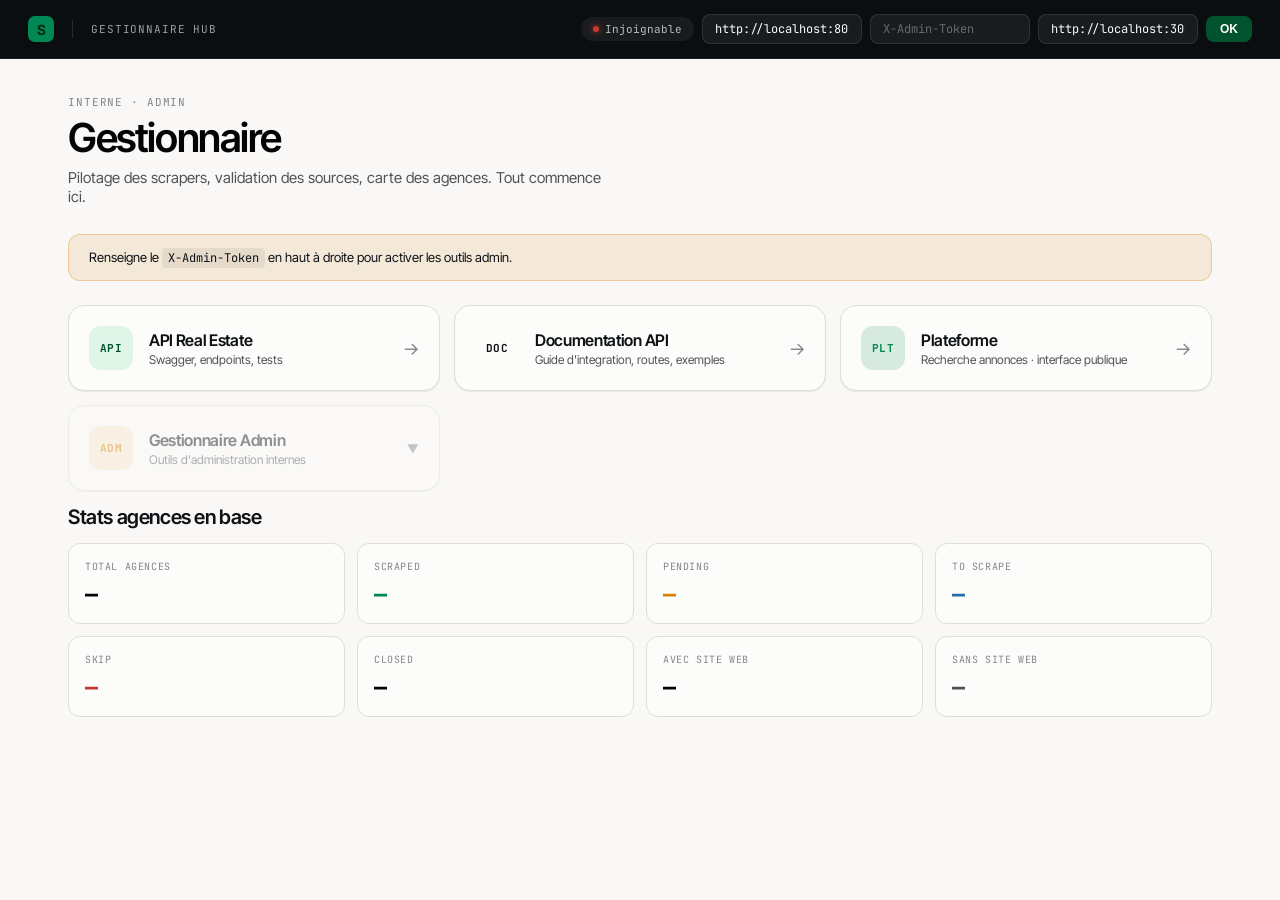
==== index.html @ ff1513b3 "first commit" ====
<!DOCTYPE html>
<html lang="fr">
<head>
  <meta charset="UTF-8">
  <meta name="viewport" content="width=device-width, initial-scale=1.0">
  <title>Gestionnaire — Hub</title>
  <link rel="stylesheet" href="assets/design-tokens.css">
  <link rel="stylesheet" href="assets/hub.css">
</head>
<body>

<header class="hub-topbar">
  <div class="hub-topbar-left">
    <span class="hub-logo">S</span>
    <div class="hub-topbar-sep"></div>
    <span class="hub-topbar-label">Gestionnaire Hub</span>
  </div>
  <div class="hub-topbar-right">
    <div class="hub-health" id="healthPill">
      <span class="hub-health-dot" id="healthDot"></span>
      <span id="healthText">…</span>
    </div>
    <input type="text" id="apiUrl" class="hub-input" placeholder="API URL" autocomplete="off">
    <input type="password" id="adminToken" class="hub-input" placeholder="X-Admin-Token" autocomplete="off">
    <input type="text" id="outilUrl" class="hub-input" placeholder="URL Outil" autocomplete="off">
    <button id="saveConfig" class="hub-save-btn" type="button">OK</button>
  </div>
</header>

<main class="hub-main">
  <!-- Header -->
  <div class="hub-hero">
    <div class="hub-overline">Interne · Admin</div>
    <h1 class="hub-title">Gestionnaire</h1>
    <p class="hub-subtitle">Pilotage des scrapers, validation des sources, carte des agences. Tout commence ici.</p>
  </div>

  <!-- Token warning -->
  <div class="hub-warning" id="tokenWarning" hidden>
    Renseigne le <code>X-Admin-Token</code> en haut à droite pour activer les outils admin.
  </div>

  <!-- Navigation tiles -->
  <section class="hub-tiles">
    <a class="hub-tile" id="tileApi" href="#" target="_blank" rel="noopener">
      <div class="hub-tile-icon" style="background:var(--accent-100);color:var(--accent-700)">API</div>
      <div class="hub-tile-body">
        <div class="hub-tile-title">API Real Estate</div>
        <div class="hub-tile-desc">Swagger, endpoints, tests</div>
      </div>
      <span class="hub-tile-arrow">&rarr;</span>
    </a>
    <a class="hub-tile" href="docs/index.html" target="_blank" rel="noopener">
      <div class="hub-tile-icon" style="background:color-mix(in oklch, var(--accent) 12%, transparent);color:var(--accent)">DOC</div>
      <div class="hub-tile-body">
        <div class="hub-tile-title">Documentation API</div>
        <div class="hub-tile-desc">Guide d'integration, routes, exemples</div>
      </div>
      <span class="hub-tile-arrow">&rarr;</span>
    </a>
    <a class="hub-tile" id="tileOutil" href="http://localhost:3005" target="_blank" rel="noopener">
      <div class="hub-tile-icon" style="background:color-mix(in oklch, var(--success) 15%, transparent);color:var(--success)">PLT</div>
      <div class="hub-tile-body">
        <div class="hub-tile-title">Plateforme</div>
        <div class="hub-tile-desc">Recherche annonces · interface publique</div>
      </div>
      <span class="hub-tile-arrow">&rarr;</span>
    </a>
    <div class="hub-tile" id="tileAdmin">
      <div class="hub-tile-icon" style="background:color-mix(in oklch, var(--warning) 18%, transparent);color:var(--warning)">ADM</div>
      <div class="hub-tile-body">
        <div class="hub-tile-title">Gestionnaire Admin</div>
        <div class="hub-tile-desc">Outils d'administration internes</div>
      </div>
      <span class="hub-tile-expand" id="adminExpand">&#9660;</span>
    </div>
  </section>

  <!-- Admin tools sub-menu -->
  <section class="hub-tools" id="adminTools">
    <a class="hub-tool-card" href="admin/agencies-table.html">
      <span class="hub-tool-badge hub-tool-badge-ok">Disponible</span>
      <div class="hub-tool-title">Tableau agences par CP</div>
      <div class="hub-tool-desc">Vue groupée par code postal, filtres, export CSV</div>
    </a>
    <a class="hub-tool-card" href="admin/sources-validation.html">
      <span class="hub-tool-badge hub-tool-badge-ok">Disponible</span>
      <div class="hub-tool-title">Validation sources scraping</div>
      <div class="hub-tool-desc">Valider / rejeter les configs URL avant SCRAP INIT</div>
    </a>
    <a class="hub-tool-card" href="admin/placeholders.html">
      <span class="hub-tool-badge hub-tool-badge-ok">Disponible</span>
      <div class="hub-tool-title">Registre placeholders URL</div>
      <div class="hub-tool-desc">Mappings département → slug, formules, résolution</div>
    </a>
    <a class="hub-tool-card" href="admin/scraping-timers.html">
      <span class="hub-tool-badge hub-tool-badge-ok">Disponible</span>
      <div class="hub-tool-title">Timers de scraping</div>
      <div class="hub-tool-desc">Intervalle personnalisé par source, contrôle scheduler</div>
    </a>
    <a class="hub-tool-card" href="admin/monitoring.html">
      <span class="hub-tool-badge hub-tool-badge-ok">Disponible</span>
      <div class="hub-tool-title">Monitoring & Logs</div>
      <div class="hub-tool-desc">Santé scrapers, jobs en cours, logs pipeline</div>
    </a>
    <div class="hub-tool-card hub-tool-disabled">
      <span class="hub-tool-badge hub-tool-badge-v2">V2</span>
      <div class="hub-tool-title">Carte agences</div>
      <div class="hub-tool-desc">Vue cartographique Leaflet avec clustering GPS</div>
    </div>
    <div class="hub-tool-card hub-tool-disabled">
      <span class="hub-tool-badge hub-tool-badge-v2">V2</span>
      <div class="hub-tool-title">Explorateur annonces</div>
      <div class="hub-tool-desc">Recherche canonical_ads, doublons cross-sources</div>
    </div>
  </section>

  <!-- Stats -->
  <section class="hub-stats-section" id="statsSection">
    <div class="hub-stats-header">
      <h2 class="hub-stats-title">Stats agences en base</h2>
      <span class="hub-stats-time" id="statsUpdated"></span>
    </div>
    <div class="hub-stats-grid" id="statsGrid">
      <div class="hub-stat-card">
        <div class="hub-stat-label">Total agences</div>
        <div class="hub-stat-value" id="statTotal">–</div>
      </div>
      <div class="hub-stat-card">
        <div class="hub-stat-label">Scraped</div>
        <div class="hub-stat-value" style="color:var(--success)" id="statScraped">–</div>
      </div>
      <div class="hub-stat-card">
        <div class="hub-stat-label">Pending</div>
        <div class="hub-stat-value" style="color:var(--warning)" id="statPending">–</div>
      </div>
      <div class="hub-stat-card">
        <div class="hub-stat-label">To scrape</div>
        <div class="hub-stat-value" style="color:var(--info)" id="statToScrape">–</div>
      </div>
      <div class="hub-stat-card">
        <div class="hub-stat-label">Skip</div>
        <div class="hub-stat-value" style="color:var(--danger)" id="statSkip">–</div>
      </div>
      <div class="hub-stat-card">
        <div class="hub-stat-label">Closed</div>
        <div class="hub-stat-value" id="statClosed">–</div>
      </div>
      <div class="hub-stat-card">
        <div class="hub-stat-label">Avec site web</div>
        <div class="hub-stat-value" id="statWebsite">–</div>
      </div>
      <div class="hub-stat-card">
        <div class="hub-stat-label">Sans site web</div>
        <div class="hub-stat-value" style="color:var(--ink-3)" id="statNoWebsite">–</div>
      </div>
    </div>
    <div id="statsSources"></div>
    <div id="statsCities"></div>
  </section>
</main>

<script src="assets/common.js"></script>
<script src="assets/hub.js"></script>
</body>
</html>
---- assets/design-tokens.css ----
/* Stonks Design System — Tokens for Gestionnaire Hub
   Adapted from the Stonks design handoff (colors_and_type.css).
   Used alongside style.css for progressive adoption. */

@import url('https://fonts.googleapis.com/css2?family=Inter+Tight:wght@400;500;600;700&family=JetBrains+Mono:wght@400;500;600;700&display=swap');

:root {
  /* Neutrals */
  --ink-0:   oklch(10.5% 0.008 250);
  --ink-1:   oklch(18%   0.010 250);
  --ink-2:   oklch(28%   0.010 250);
  --ink-3:   oklch(44%   0.008 250);
  --ink-4:   oklch(62%   0.006 250);
  --ink-5:   oklch(78%   0.004 250);

  --paper-0: oklch(99%   0.002 100);
  --paper-1: oklch(98%   0.003 100);
  --paper-2: oklch(96%   0.004 100);
  --paper-3: oklch(93%   0.005 100);

  --line-1:  oklch(90%   0.005 100);
  --line-2:  oklch(82%   0.008 100);

  /* Accent — Stonks viridian */
  --accent-900: oklch(24% 0.070 160);
  --accent-700: oklch(38% 0.110 160);
  --accent-500: oklch(55% 0.140 160);
  --accent-300: oklch(82% 0.080 160);
  --accent-100: oklch(95% 0.030 160);

  /* Tier colors */
  --tier-1: oklch(52% 0.180  28);
  --tier-2: oklch(70% 0.150  65);
  --tier-3: oklch(55% 0.130 160);
  --tier-4: oklch(48% 0.110 270);

  /* Semantic */
  --success: oklch(55% 0.140 155);
  --warning: oklch(68% 0.160  70);
  --danger:  oklch(55% 0.180  28);
  --info:    oklch(52% 0.120 250);

  --obsidian: oklch(16% 0.010 250);

  /* Typography */
  --font-sans:    "Inter Tight", -apple-system, BlinkMacSystemFont, sans-serif;
  --font-display: "Inter Tight", -apple-system, BlinkMacSystemFont, sans-serif;
  --font-mono:    "JetBrains Mono", "SF Mono", ui-monospace, Menlo, monospace;

  /* Shadows */
  --shadow-xs: 0 1px 0 rgba(16,20,30,0.04), 0 1px 2px rgba(16,20,30,0.04);
  --shadow-sm: 0 1px 0 rgba(16,20,30,0.04), 0 2px 6px -1px rgba(16,20,30,0.06);
  --shadow-md: 0 1px 0 rgba(16,20,30,0.04), 0 6px 16px -4px rgba(16,20,30,0.08), 0 2px 4px -2px rgba(16,20,30,0.06);
  --shadow-lg: 0 2px 0 rgba(16,20,30,0.04), 0 24px 48px -12px rgba(16,20,30,0.14), 0 8px 16px -8px rgba(16,20,30,0.08);

  /* Motion */
  --ease-out: cubic-bezier(0.22, 1, 0.36, 1);
}
---- assets/hub.css ----
/* Hub — Stonks Design System */

* { box-sizing: border-box; margin: 0; }

body {
  font-family: var(--font-sans);
  font-size: 15px;
  color: var(--ink-1);
  background: var(--paper-1);
  min-height: 100vh;
  -webkit-font-smoothing: antialiased;
}

/* ── Topbar ── */
.hub-topbar {
  background: var(--obsidian);
  border-bottom: 1px solid rgba(255,255,255,0.08);
  padding: 14px 28px;
  display: flex;
  align-items: center;
  justify-content: space-between;
  color: var(--paper-0);
  gap: 14px;
  flex-wrap: wrap;
}
.hub-topbar-left { display: flex; align-items: center; gap: 18px; }
.hub-topbar-sep { height: 18px; width: 1px; background: rgba(255,255,255,0.12); }
.hub-logo {
  width: 26px; height: 26px; border-radius: 7px;
  background: var(--accent-500); color: var(--accent-900);
  display: flex; align-items: center; justify-content: center;
  font-family: var(--font-display); font-weight: 700; font-size: 14px;
}
.hub-topbar-label {
  font-family: var(--font-mono); font-size: 11px;
  color: rgba(255,255,255,0.6); text-transform: uppercase; letter-spacing: 0.08em;
}
.hub-topbar-right { display: flex; align-items: center; gap: 8px; flex-wrap: wrap; }
.hub-health {
  display: flex; align-items: center; gap: 6px;
  padding: 5px 12px; background: rgba(255,255,255,0.06); border-radius: 999px;
  font-family: var(--font-mono); font-size: 11px; color: rgba(255,255,255,0.7);
}
.hub-health-dot {
  width: 6px; height: 6px; border-radius: 999px; background: var(--ink-4);
}
.hub-health-dot.ok { background: var(--success); box-shadow: 0 0 6px var(--success); }
.hub-health-dot.ko { background: var(--danger); box-shadow: 0 0 6px var(--danger); }
.hub-health-dot.pending { background: var(--warning); }
.hub-input {
  background: rgba(255,255,255,0.06); border: 1px solid rgba(255,255,255,0.1);
  color: var(--paper-0); padding: 6px 12px; border-radius: 8px;
  font-family: var(--font-mono); font-size: 12px; width: 160px; outline: none;
}
.hub-input::placeholder { color: rgba(255,255,255,0.35); }
.hub-save-btn {
  background: var(--accent-700); color: var(--paper-0); border: 0;
  padding: 6px 14px; border-radius: 8px; font-size: 12px; font-weight: 600;
  cursor: pointer; transition: background 120ms var(--ease-out);
}
.hub-save-btn:hover { background: var(--accent-500); }

/* ── Main ── */
.hub-main { max-width: 1200px; margin: 0 auto; padding: 36px 28px 80px; }

.hub-hero { margin-bottom: 28px; }
.hub-overline {
  font-family: var(--font-mono); font-size: 11px; color: var(--ink-4);
  text-transform: uppercase; letter-spacing: 0.08em;
}
.hub-title {
  margin: 4px 0 6px; font-family: var(--font-display); font-weight: 600;
  font-size: 40px; letter-spacing: -0.035em; color: var(--ink-0);
}
.hub-subtitle { font-size: 15px; color: var(--ink-3); max-width: 540px; }

.hub-warning {
  background: color-mix(in oklch, var(--warning) 12%, transparent);
  border: 1px solid color-mix(in oklch, var(--warning) 30%, transparent);
  border-radius: 12px; padding: 14px 20px; color: var(--ink-1);
  font-size: 13px; margin-bottom: 24px;
}
.hub-warning[hidden] { display: none; }
.hub-warning code {
  background: rgba(0,0,0,0.06); padding: 2px 6px; border-radius: 4px;
  font-family: var(--font-mono); font-size: 12px;
}

/* ── Navigation tiles ── */
.hub-tiles {
  display: grid; grid-template-columns: repeat(3, 1fr); gap: 14px; margin-bottom: 14px;
}
.hub-tile {
  background: var(--paper-0); border-radius: 16px; padding: 20px;
  border: 1px solid var(--line-1); display: flex; align-items: center; gap: 16px;
  cursor: pointer; transition: all 160ms var(--ease-out);
  box-shadow: var(--shadow-xs); text-decoration: none; color: var(--ink-1);
}
.hub-tile:hover {
  box-shadow: var(--shadow-md); border-color: var(--line-2);
}
.hub-tile.tile-disabled { opacity: 0.45; pointer-events: none; }
.hub-tile-icon {
  width: 44px; height: 44px; border-radius: 12px;
  display: flex; align-items: center; justify-content: center;
  font-family: var(--font-mono); font-size: 11px; font-weight: 700;
  letter-spacing: 0.04em; flex-shrink: 0;
}
.hub-tile-body { flex: 1; }
.hub-tile-title {
  font-family: var(--font-display); font-weight: 600; font-size: 16px;
  letter-spacing: -0.02em;
}
.hub-tile-desc { font-size: 12px; color: var(--ink-3); margin-top: 2px; }
.hub-tile-arrow { color: var(--ink-4); font-size: 18px; flex-shrink: 0; }
.hub-tile:hover .hub-tile-arrow { color: var(--accent-700); }
.hub-tile-expand {
  font-size: 12px; color: var(--ink-4); flex-shrink: 0;
  transition: transform 150ms var(--ease-out);
}

/* ── Admin tools grid ── */
.hub-tools {
  display: none; grid-template-columns: repeat(3, 1fr); gap: 12px; margin-bottom: 32px; padding: 0 4px;
}
.hub-tools.expanded { display: grid; }
.hub-tools.hidden { display: none !important; }

.hub-tool-card {
  display: block; padding: 16px 18px; background: var(--paper-0);
  border: 1px solid var(--line-1); border-radius: 12px;
  text-decoration: none; color: var(--ink-1);
  transition: all 160ms var(--ease-out); cursor: pointer;
}
a.hub-tool-card:hover {
  border-color: var(--line-2); box-shadow: var(--shadow-sm);
}
.hub-tool-disabled { opacity: 0.55; cursor: default; }

.hub-tool-badge {
  display: inline-block; font-size: 10px; font-weight: 600;
  text-transform: uppercase; letter-spacing: 0.04em;
  padding: 2px 8px; border-radius: 10px; margin-bottom: 8px;
}
.hub-tool-badge-ok { background: color-mix(in oklch, var(--success) 14%, transparent); color: #0e6b3a; }
.hub-tool-badge-v2 { background: var(--paper-2); color: var(--ink-3); }

.hub-tool-title {
  font-family: var(--font-display); font-weight: 600; font-size: 15px;
  letter-spacing: -0.015em;
}
.hub-tool-desc { font-size: 12px; color: var(--ink-3); margin-top: 2px; line-height: 1.45; }

/* ── Stats section ── */
.hub-stats-section { margin-top: 8px; }
.hub-stats-header {
  display: flex; align-items: baseline; justify-content: space-between; margin-bottom: 14px;
}
.hub-stats-title {
  font-family: var(--font-display); font-weight: 600; font-size: 20px;
  letter-spacing: -0.02em;
}
.hub-stats-time {
  font-family: var(--font-mono); font-size: 11px; color: var(--ink-4);
}

.hub-stats-grid {
  display: grid; grid-template-columns: repeat(4, 1fr); gap: 12px;
}
.hub-stat-card {
  background: var(--paper-0); border-radius: 12px; padding: 16px;
  border: 1px solid var(--line-1);
}
.hub-stat-label {
  font-family: var(--font-mono); font-size: 10px; color: var(--ink-4);
  text-transform: uppercase; letter-spacing: 0.06em;
}
.hub-stat-value {
  font-family: var(--font-display); font-weight: 600; font-size: 26px;
  letter-spacing: -0.025em; margin-top: 8px;
  font-variant-numeric: tabular-nums; color: var(--ink-0); line-height: 1;
}

/* Source pills */
.hub-source-pills { display: flex; flex-wrap: wrap; gap: 8px; margin-top: 10px; }
.hub-source-pill {
  display: inline-flex; align-items: center; gap: 6px;
  background: var(--paper-0); border: 1px solid var(--line-1);
  border-radius: 999px; padding: 6px 12px; font-size: 12px; color: var(--ink-2);
}
.hub-source-pill strong { font-weight: 600; }
.hub-section-title {
  font-family: var(--font-display); font-weight: 600; font-size: 14px;
  color: var(--ink-3); margin: 20px 0 10px;
}

/* ── Toast ── */
#toast-container {
  position: fixed; top: 20px; right: 20px;
  display: flex; flex-direction: column; gap: 8px; z-index: 1000; pointer-events: none;
}
.toast {
  padding: 12px 16px; background: var(--paper-0); border-radius: 8px;
  box-shadow: var(--shadow-md); font-size: 13px; opacity: 0;
  transform: translateX(20px); transition: all 0.25s var(--ease-out);
  border-left: 4px solid var(--accent-700); max-width: 360px; pointer-events: auto;
}
.toast.show { opacity: 1; transform: translateX(0); }
.toast-success { border-left-color: var(--success); }
.toast-error { border-left-color: var(--danger); }
.toast-warn { border-left-color: var(--warning); }

/* ── Responsive ── */
@media (max-width: 900px) {
  .hub-tiles { grid-template-columns: 1fr; }
  .hub-tools { grid-template-columns: repeat(2, 1fr); }
  .hub-stats-grid { grid-template-columns: repeat(2, 1fr); }
}
@media (max-width: 600px) {
  .hub-tools { grid-template-columns: 1fr; }
  .hub-stats-grid { grid-template-columns: 1fr 1fr; }
  .hub-title { font-size: 28px; }
}
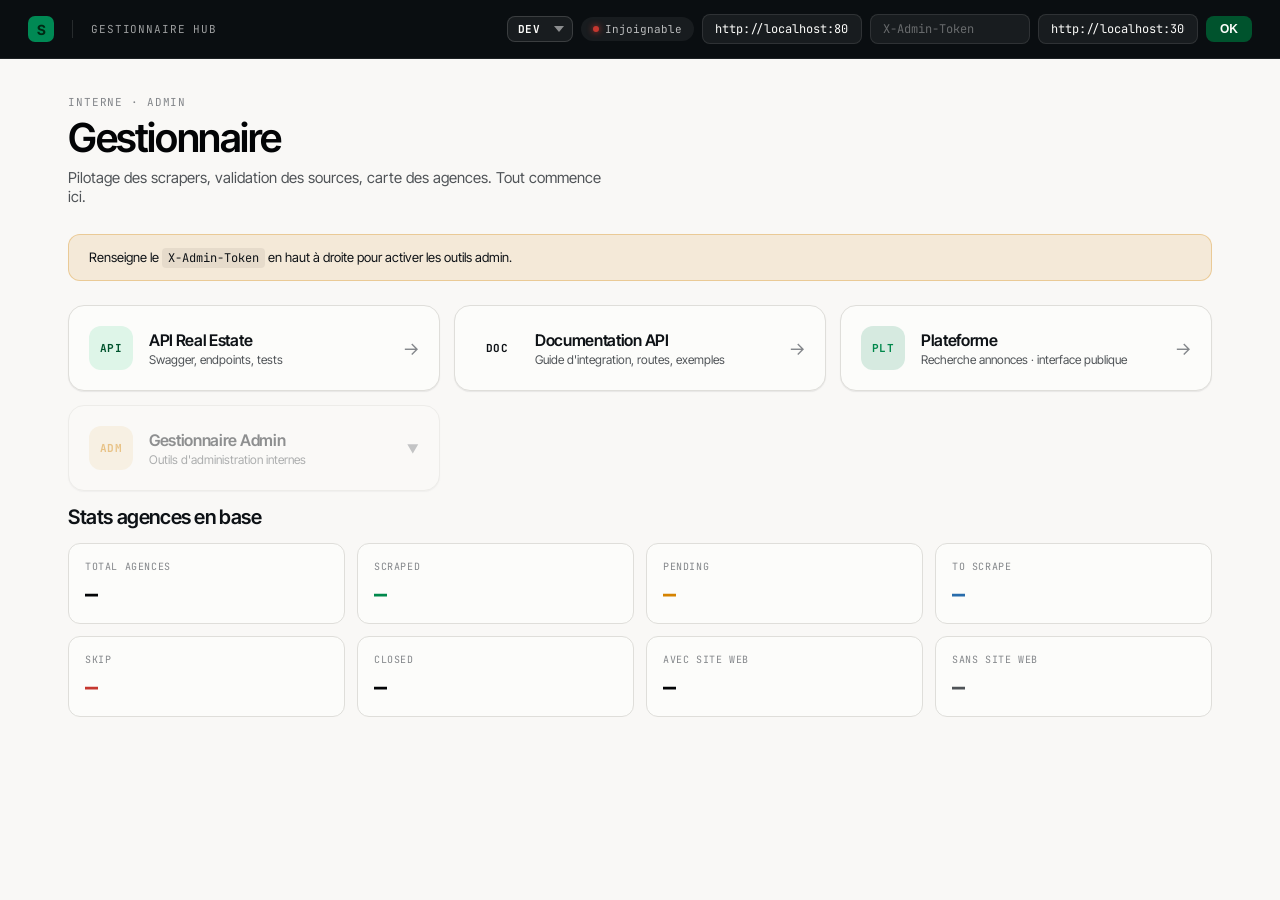
==== commit 6a98fba5: "fix bug prod env" ====
--- a/index.html
+++ b/index.html
@@ -16,6 +16,10 @@
     <span class="hub-topbar-label">Gestionnaire Hub</span>
   </div>
   <div class="hub-topbar-right">
+    <select id="envSelector" class="hub-env-select" title="Environnement">
+      <option value="dev">DEV</option>
+      <option value="prod">PROD</option>
+    </select>
     <div class="hub-health" id="healthPill">
       <span class="hub-health-dot" id="healthDot"></span>
       <span id="healthText">…</span>
--- a/assets/hub.css
+++ b/assets/hub.css
@@ -47,6 +47,18 @@
 .hub-health-dot.ok { background: var(--success); box-shadow: 0 0 6px var(--success); }
 .hub-health-dot.ko { background: var(--danger); box-shadow: 0 0 6px var(--danger); }
 .hub-health-dot.pending { background: var(--warning); }
+.hub-env-select {
+  background: rgba(255,255,255,0.06); border: 1px solid rgba(255,255,255,0.15);
+  color: var(--paper-0); padding: 5px 10px; border-radius: 8px;
+  font-family: var(--font-mono); font-size: 11px; font-weight: 700;
+  cursor: pointer; outline: none; letter-spacing: 0.04em;
+  appearance: none; -webkit-appearance: none;
+  background-image: url("data:image/svg+xml,%3Csvg xmlns='http://www.w3.org/2000/svg' width='10' height='6'%3E%3Cpath d='M0 0l5 6 5-6z' fill='rgba(255,255,255,0.5)'/%3E%3C/svg%3E");
+  background-repeat: no-repeat; background-position: right 8px center;
+  padding-right: 24px;
+}
+.hub-env-select:hover { border-color: rgba(255,255,255,0.3); }
+.hub-env-select option { background: var(--obsidian); color: var(--paper-0); }
 .hub-input {
   background: rgba(255,255,255,0.06); border: 1px solid rgba(255,255,255,0.1);
   color: var(--paper-0); padding: 6px 12px; border-radius: 8px;
